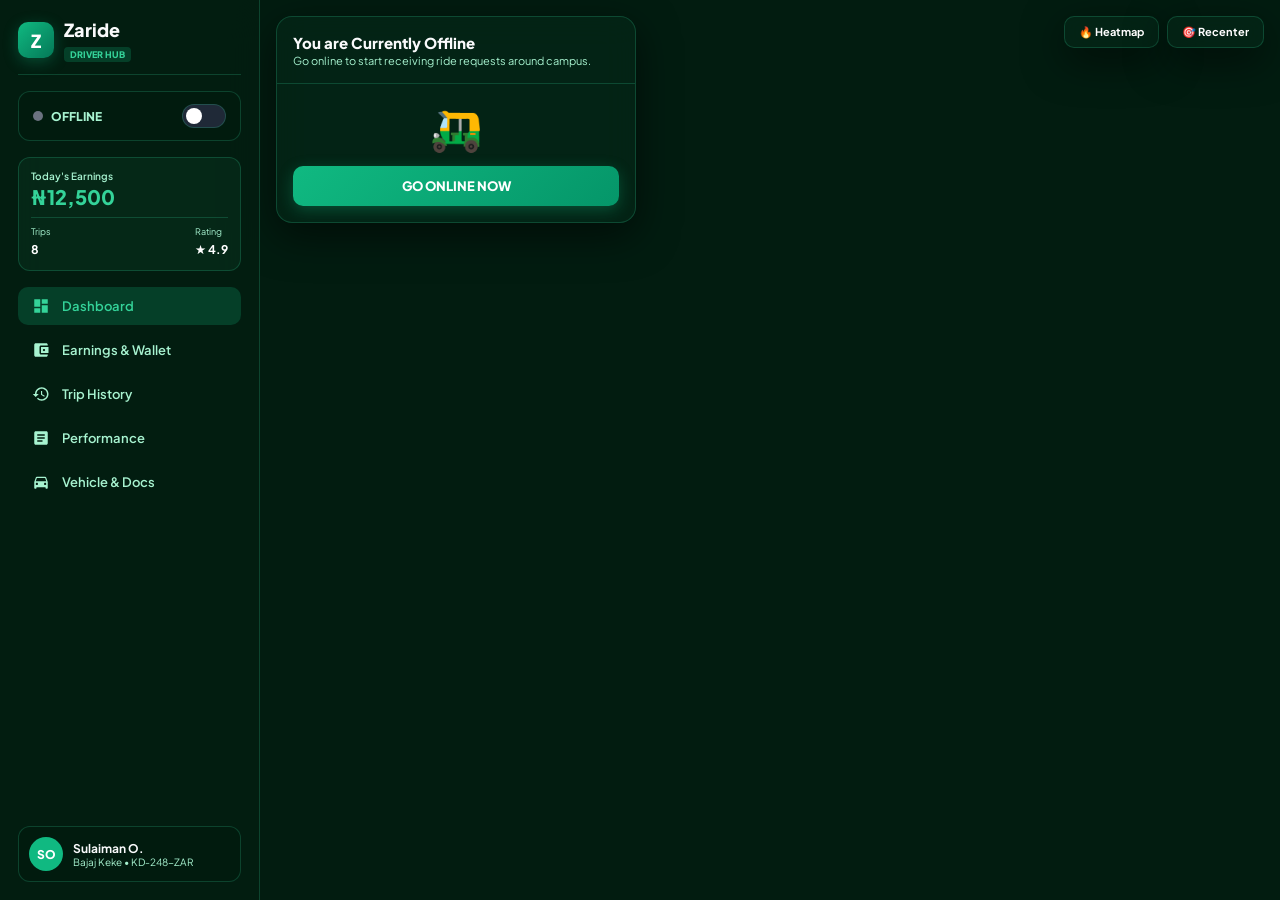
==== driversdashboard.html @ 10140d33 "Add files via upload" ====
<!DOCTYPE html>
<html lang="en">
<head>
  <meta charset="UTF-8" />
  <meta name="viewport" content="width=device-width, initial-scale=1.0, maximum-scale=1.0, user-scalable=no" />
  <title>Zaride Driver - Dashboard</title>
  <link rel="preconnect" href="https://fonts.googleapis.com">
  <link rel="preconnect" href="https://fonts.gstatic.com" crossorigin>
  <link href="https://fonts.googleapis.com/css2?family=Plus+Jakarta+Sans:wght@400;500;600;700;800&display=swap" rel="stylesheet">
  <link rel="stylesheet" href="dashboard-style.css" />
</head>
<body>

  <!-- DESKTOP SIDEBAR -->
  <aside class="sidebar">
    <div class="brand">
      <div class="brand-logo">Z</div>
      <div>
        <div class="brand-title">Zaride</div>
        <span class="brand-badge">DRIVER HUB</span>
      </div>
    </div>

    <!-- ONLINE / OFFLINE TOGGLE WIDGET -->
    <div class="status-toggle-card">
      <div class="toggle-info">
        <span class="status-indicator" id="sidebar-status-dot"></span>
        <span class="status-text" id="sidebar-status-text">OFFLINE</span>
      </div>
      <label class="switch">
        <input type="checkbox" id="driver-status-toggle" onchange="toggleOnlineStatus(this.checked)">
        <span class="slider round"></span>
      </label>
    </div>

    <!-- DAILY METRICS CARD -->
    <div class="quick-stats-card">
      <div class="qs-item">
        <span class="qs-label">Today's Earnings</span>
        <span class="qs-value highlight" id="today-earnings">₦12,500</span>
      </div>
      <div class="qs-divider"></div>
      <div class="qs-row">
        <div>
          <span class="qs-sublabel">Trips</span>
          <span class="qs-subval" id="today-trips">8</span>
        </div>
        <div>
          <span class="qs-sublabel">Rating</span>
          <span class="qs-subval" id="driver-rating">★ 4.9</span>
        </div>
      </div>
    </div>

    <!-- NAVIGATION MENU -->
    <nav class="nav-menu">
      <button class="nav-item active" id="nav-dashboard" onclick="switchTab('dashboard')">
        <svg viewBox="0 0 24 24"><path d="M3 13h8V3H3v10zm0 8h8v-6H3v6zm10 0h8V11h-8v10zm0-18v6h8V3h-8z"/></svg>
        <span>Dashboard</span>
      </button>
      <button class="nav-item" id="nav-earnings" onclick="switchTab('earnings')">
        <svg viewBox="0 0 24 24"><path d="M21 18v1c0 1.1-.9 2-2 2H5c-1.11 0-2-.9-2-2V5c0-1.1.89-2 2-2h14c1.1 0 2 .9 2 2v1h-9c-1.11 0-2 .9-2 2v8c0 1.1.89 2 2 2h9zm-9-2h10V8H12v8zm4-2.5c-.83 0-1.5-.67-1.5-1.5s.67-1.5 1.5-1.5 1.5.67 1.5 1.5-.67 1.5-1.5 1.5z"/></svg>
        <span>Earnings & Wallet</span>
      </button>
      <button class="nav-item" id="nav-history" onclick="switchTab('history')">
        <svg viewBox="0 0 24 24"><path d="M13 3c-4.97 0-9 4.03-9 9H1l3.89 3.89.07.14L9 12H6c0-3.87 3.13-7 7-7s7 3.13 7 7-3.13 7-7 7c-1.93 0-3.68-.79-4.94-2.06l-1.42 1.42C8.27 19.99 10.51 21 13 21c4.97 0 9-4.03 9-9s-4.03-9-9-9zm-1 5v5l4.28 2.54.72-1.21-3.5-2.08V8H12z"/></svg>

        <span>Trip History</span>
      </button>
      <button class="nav-item" id="nav-performance" onclick="switchTab('performance')">
        <svg viewBox="0 0 24 24"><path d="M19 3H5c-1.1 0-2 .9-2 2v14c0 1.1.9 2 2 2h14c1.1 0 2-.9 2-2V5c0-1.1-.9-2-2-2zm-5 14H7v-2h7v2zm3-4H7v-2h10v2zm0-4H7V7h10v2z"/></svg>

        <span>Performance</span>
      </button>
      <button class="nav-item" id="nav-vehicle" onclick="switchTab('vehicle')">
        <svg viewBox="0 0 24 24"><path d="M18.92 6.01C18.72 5.42 18.16 5 17.5 5h-11c-.66 0-1.21.42-1.42 1.01L3 12v8c0 .55.45 1 1 1h1c.55 0 1-.45 1-1v-1h12v1c0 .55.45 1 1 1h1c.55 0 1-.45 1-1v-8l-2.08-5.99zM6.5 16c-.83 0-1.5-.67-1.5-1.5S5.67 13 6.5 13s1.5.67 1.5 1.5S7.33 16 6.5 16zm11 0c-.83 0-1.5-.67-1.5-1.5s.67-1.5 1.5-1.5 1.5.67 1.5 1.5-.67 1.5-1.5 1.5zM5 11l1.5-4.5h11L19 11H5z"/></svg>

        <span>Vehicle & Docs</span>
      </button>
    </nav>

    <!-- DRIVER PROFILE FOOTER -->
    <div class="user-widget">
      <div class="user-avatar">SO</div>
      <div class="user-info">
        <div class="user-name">Sulaiman O.</div>
        <div class="user-role">Bajaj Keke • KD-248-ZAR</div>
      </div>
    </div>
  </aside>

  <!-- MAIN CANVAS & DRIVER INTERFACE MAP -->
  <main class="main-wrapper">
    <div class="map-container">
      <canvas id="map-canvas"></canvas>
    </div>

    <!-- MAP OVERLAY BUTTONS -->
    <div class="map-controls">
      <button class="map-btn glass-btn" onclick="toggleSurgeHeatmap()">🔥 Heatmap</button>
      <button class="map-btn glass-btn" onclick="recenterMap()">🎯 Recenter</button>
    </div>

    <!-- DRIVER FLOATING PANELS -->
    <div class="panel-container">

      <!-- 1. OFFLINE / STANDBY PANEL -->
      <div class="card-panel glass-panel active" id="panel-offline">
        <div class="panel-header">
          <h3>You are Currently Offline</h3>
          <p>Go online to start receiving ride requests around campus.</p>
        </div>
        <div class="panel-body text-center">
          <div class="offline-hero-icon">🛺</div>
          <button class="btn-primary" onclick="triggerOnlineFromPanel()">GO ONLINE NOW</button>
        </div>
      </div>

      <!-- 2. ONLINE / SEARCHING FOR RIDES PANEL -->
      <div class="card-panel glass-panel" id="panel-online-idle">
        <div class="panel-header">
          <div class="badge-status-online">● ONLINE & READY</div>
          <h3>Looking for Requests...</h3>
          <p>High demand detected around Main Campus Gate.</p>
        </div>
        <div class="panel-body text-center">
          <div class="pulse-radar">
            <div class="p-wave"></div>
            <div class="p-wave"></div>
            <div class="p-wave"></div>
            <span class="p-icon">📍</span>
          </div>
          <p class="sub-text">Stay near busy hubs for faster matching.</p>
        </div>
      </div>

      <!-- 3. ACTIVE TRIP STAGE 1: NAVIGATING TO PICKUP -->
      <div class="card-panel glass-panel" id="panel-enroute-pickup">
        <div class="panel-header">
          <span class="status-pill green">STAGE 1: EN-ROUTE TO PICKUP</span>
          <h3 id="rider-name-pickup">Passenger: Zainab A.</h3>
          <p id="pickup-eta-text">3 mins away • 600m</p>
        </div>
        <div class="panel-body">
          <div class="location-box">
            <div class="loc-row">
              <span class="dot green"></span>
              <div>
                <span class="loc-title">Pickup Location</span>
                <p class="loc-desc" id="p-pickup-address">Main Campus ABU (North Gate)</p>
              </div>
            </div>
          </div>
          <div class="action-grid">
            <button class="btn-secondary glass-btn" onclick="callRider()">📞 Call</button>
            <button class="btn-secondary glass-btn" onclick="chatRider()">💬 Chat</button>
          </div>
          <button class="btn-primary" onclick="arriveAtPickup()">I HAVE ARRIVED</button>
          <button class="btn-text-danger" onclick="openCancelModal()">Cancel Ride</button>
        </div>
      </div>

      <!-- 4. ACTIVE TRIP STAGE 2: WAITING & START TRIP -->
      <div class="card-panel glass-panel" id="panel-waiting-rider">
        <div class="panel-header">
          <span class="status-pill yellow">STAGE 2: WAITING FOR PASSENGER</span>
          <h3>Passenger Notified</h3>
          <p>Waiting Timer: <strong id="wait-timer" class="text-accent">01:45</strong></p>
        </div>
        <div class="panel-body">
          <div class="location-box">
            <div class="loc-row">
              <span class="dot red"></span>
              <div>
                <span class="loc-title">Destination</span>
                <p class="loc-desc" id="p-drop-address">Congo Campus (Ahmadu Bello Way)</p>
              </div>
            </div>
          </div>
          <div class="fare-tag">Est. Fare: <strong id="p-est-fare">₦400</strong> (Cash)</div>
          <button class="btn-primary success" onclick="startRideTransit()">SLIDE TO START TRIP</button>
        </div>
      </div>

      <!-- 5. ACTIVE TRIP STAGE 3: IN TRANSIT -->
      <div class="card-panel glass-panel" id="panel-in-transit">
        <div class="panel-header">
          <span class="status-pill green">STAGE 3: IN TRANSIT TO DESTINATION</span>
          <h3>On The Way...</h3>
          <p>Speed: <strong id="current-speed">24 km/h</strong> (Limit: 30 km/h)</p>
        </div>
        <div class="panel-body">
          <div class="progress-bar">
            <div class="progress-fill" id="trip-progress-fill"></div>
          </div>
          <div class="stats-row">
            <div class="stat-box">
              <span class="lbl">Dist Left</span>
              <span class="val" id="transit-dist">1.8 km</span>
            </div>
            <div class="stat-box">
              <span class="lbl">ETA</span>
              <span class="val" id="transit-eta">5 mins</span>
            </div>
            <div class="stat-box">
              <span class="lbl">Fare</span>
              <span class="val text-accent" id="transit-fare">₦400</span>
            </div>
          </div>
          <button class="btn-primary success" onclick="completeTripAndCollect()">COMPLETE TRIP</button>
          <button class="btn-danger-sos" onclick="triggerSOS()">🚨 SOS EMERGENCY</button>
        </div>
      </div>

    </div>
  </main>

  <!-- POPUP 1: INCOMING RIDE REQUEST OVERLAY -->
  <div class="modal-overlay glass-modal-overlay" id="modal-request">
    <div class="request-card glass-modal">
      <div class="timer-bar"><div class="timer-fill" id="request-timer-fill"></div></div>
      <div class="req-header">
        <span class="badge-req">NEW RIDE REQUEST</span>
        <h2 class="req-fare" id="req-fare-val">₦400</h2>
        <span class="req-pay-type" id="req-pay-method">Cash Payment</span>
      </div>

      <div class="req-rider-info">
        <div class="r-avatar">ZA</div>
        <div>
          <div class="r-name" id="req-rider-name">Zainab A.</div>
          <div class="r-rating">★ 4.9 (24 Trips)</div>
        </div>
      </div>

      <div class="req-route-box">
        <div class="r-point"><span class="dot green"></span> <span id="req-pickup">Main Campus ABU Gate</span></div>
        <div class="r-line"></div>
        <div class="r-point"><span class="dot red"></span> <span id="req-drop">Congo Campus</span></div>
      </div>

      <div class="req-meta-row">
        <span>Est. Dist: <strong>2.4 km</strong></span>
        <span>Pickup: <strong>3 mins away</strong></span>
      </div>

      <div class="req-actions">
        <button class="btn-decline glass-btn" onclick="declineRequest()">Decline</button>
        <button class="btn-accept" onclick="acceptRequest()">ACCEPT RIDE</button>
      </div>
    </div>
  </div>

  <!-- POPUP 2: FARE SUMMARY & RATING PASSENGER -->
  <div class="modal-overlay glass-modal-overlay" id="modal-fare-summary">
    <div class="modal-box glass-modal text-center">
      <div class="party-emoji">🏁</div>
      <h3>Trip Completed!</h3>
      <p>Collect payment from passenger</p>

      <div class="collect-fare-card">
        <span class="collect-lbl">COLLECT CASH</span>
        <h1 class="collect-val" id="collect-amount">₦400</h1>
        <span class="collect-sub" id="collect-method-sub">Cash Trip • Base + Distance</span>
      </div>

      <div class="rate-section">
        <p>Rate Passenger:</p>
        <div class="star-row">
          <span class="star active" onclick="setPassengerRating(1)">★</span>
          <span class="star active" onclick="setPassengerRating(2)">★</span>
          <span class="star active" onclick="setPassengerRating(3)">★</span>
          <span class="star active" onclick="setPassengerRating(4)">★</span>
          <span class="star active" onclick="setPassengerRating(5)">★</span>
        </div>
      </div>

      <button class="btn-primary" onclick="finishFareCollection()">CONFIRM & COMPLETE</button>
    </div>
  </div>

  <!-- POPUP 3: CANCEL TRIP REASON MODAL -->
  <div class="modal-overlay glass-modal-overlay" id="modal-cancel">
    <div class="modal-box glass-modal">
      <h3>Cancel Trip</h3>
      <p>Select a reason for canceling:</p>
      <div class="radio-list">
        <label class="radio-item"><input type="radio" name="cancel" checked /> Rider didn't show up</label>
        <label class="radio-item"><input type="radio" name="cancel" /> Unreachable / Phone off</label>
        <label class="radio-item"><input type="radio" name="cancel" /> Vehicle mechanical issue</label>
      </div>
      <div class="modal-btns">
        <button class="btn-secondary glass-btn" onclick="closeCancelModal()">Go Back</button>
        <button class="btn-danger" onclick="confirmCancelRide()">Cancel Ride</button>
      </div>
    </div>
  </div>

  <!-- SLIDE-OVER MODALS (EARNINGS, HISTORY, PERFORMANCE, VEHICLE) -->

  <!-- EARNINGS & WALLET MODAL -->
  <div class="slide-modal glass-slide" id="modal-earnings">
    <div class="slide-header">
      <h3>Earnings & Wallet</h3>
      <button class="close-btn" onclick="closeModals()">✕</button>
    </div>
    <div class="wallet-balance-card">
      <span class="wb-label">Available Balance</span>
      <h2 class="wb-val">₦28,450.00</h2>
      <button class="btn-primary success" onclick="alert('Payout requested! Funds transferred to your linked bank account.')">Payout to Bank Account</button>
    </div>

    <h4 class="section-title">Weekly Performance</h4>
    <div class="earnings-chart-placeholder">
      <div class="bar-col"><div class="bar-fill" style="height: 60%"></div><span>Mon</span></div>
      <div class="bar-col"><div class="bar-fill" style="height: 80%"></div><span>Tue</span></div>
      <div class="bar-col"><div class="bar-fill" style="height: 45%"></div><span>Wed</span></div>
      <div class="bar-col"><div class="bar-fill" style="height: 95%"></div><span>Thu</span></div>
      <div class="bar-col"><div class="bar-fill" style="height: 70%"></div><span>Fri</span></div>
      <div class="bar-col"><div class="bar-fill" style="height: 30%"></div><span>Sat</span></div>
      <div class="bar-col"><div class="bar-fill" style="height: 10%"></div><span>Sun</span></div>
    </div>
  </div>

  <!-- TRIP HISTORY MODAL -->
  <div class="slide-modal glass-slide" id="modal-history">
    <div class="slide-header">
      <h3>Trip History</h3>
      <button class="close-btn" onclick="closeModals()">✕</button>
    </div>
    <div class="history-list">
      <div class="h-item glass-card">
        <div>
          <h5>Main Campus ➔ Congo Campus</h5>
          <p>Today, 09:42 AM • Zainab A.</p>
        </div>
        <span class="h-price">+₦400</span>
      </div>
      <div class="h-item glass-card">
        <div>
          <h5>North Gate ➔ Kwangila</h5>
          <p>Today, 08:15 AM • Ibrahim M.</p>
        </div>
        <span class="h-price">+₦700</span>
      </div>
      <div class="h-item glass-card">
        <div>
          <h5>Sulaiman Hostel ➔ Assembly Hall</h5>
          <p>Yesterday, 04:20 PM • Maryam K.</p>
        </div>
        <span class="h-price">+₦200</span>
      </div>
    </div>
  </div>

  <!-- PERFORMANCE MODAL -->
  <div class="slide-modal glass-slide" id="modal-performance">
    <div class="slide-header">
      <h3>Performance Metrics</h3>
      <button class="close-btn" onclick="closeModals()">✕</button>
    </div>
    <div class="perf-grid">
      <div class="perf-card glass-card">
        <span class="p-title">Acceptance Rate</span>
        <span class="p-val text-accent">96%</span>
      </div>
      <div class="perf-card glass-card">
        <span class="p-title">Cancellation Rate</span>
        <span class="p-val text-green">2%</span>
      </div>
      <div class="perf-card glass-card">
        <span class="p-title">Total Trips</span>
        <span class="p-val">342</span>
      </div>
      <div class="perf-card glass-card">
        <span class="p-title">Overall Rating</span>
        <span class="p-val text-yellow">★ 4.9</span>
      </div>
    </div>
  </div>

  <!-- VEHICLE & DOCS MODAL -->
  <div class="slide-modal glass-slide" id="modal-vehicle">
    <div class="slide-header">
      <h3>Vehicle & Documents</h3>
      <button class="close-btn" onclick="closeModals()">✕</button>
    </div>
    <div class="v-details-box glass-card">
      <h4>Registered Vehicle</h4>
      <p>Bajaj RE Auto-Rickshaw (Keke)</p>
      <span class="plate-tag">KD-248-ZAR</span>
    </div>
    <h4 class="section-title">Compliance Documents</h4>
    <div class="doc-row glass-card">
      <span>Drivers License</span>
      <span class="status-tag verified">VERIFIED ✓</span>
    </div>
    <div class="doc-row glass-card">
      <span>Vehicle Inspection</span>
      <span class="status-tag verified">VERIFIED ✓</span>
    </div>
    <div class="doc-row glass-card">
      <span>Campus Permit</span>
      <span class="status-tag verified">ACTIVE ✓</span>
    </div>
  </div>

  <!-- MOBILE BOTTOM NAVIGATION -->
  <nav class="mobile-bottom-nav">
    <button class="m-nav-item active" id="m-nav-dashboard" onclick="switchTab('dashboard')">
      <svg viewBox="0 0 24 24"><path d="M3 13h8V3H3v10zm0 8h8v-6H3v6zm10 0h8V11h-8v10zm0-18v6h8V3h-8z"/></svg>
      <span>Drive</span>
    </button>
    <button class="m-nav-item" id="m-nav-earnings" onclick="switchTab('earnings')">
      <svg viewBox="0 0 24 24"><path d="M21 18v1c0 1.1-.9 2-2 2H5c-1.11 0-2-.9-2-2V5c0-1.1.89-2 2-2h14c1.1 0 2 .9 2 2v1h-9c-1.11 0-2 .9-2 2v8c0 1.1.89 2 2 2h9zm-9-2h10V8H12v8zm4-2.5c-.83 0-1.5-.67-1.5-1.5s.67-1.5 1.5-1.5 1.5.67 1.5 1.5-.67 1.5-1.5 1.5z"/></svg>
      <span>Wallet</span>
    </button>
    <button class="m-nav-item" id="m-nav-history" onclick="switchTab('history')">
      <svg viewBox="0 0 24 24"><path d="M13 3c-4.97 0-9 4.03-9 9H1l3.89 3.89.07.14L9 12H6c0-3.87 3.13-7 7-7s7 3.13 7 7-3.13 7-7 7c-1.93 0-3.68-.79-4.94-2.06l-1.42 1.42C8.27 19.99 10.51 21 13 21c4.97 0 9-4.03 9-9s-4.03-9-9-9zm-1 5v5l4.28 2.54.72-1.21-3.5-2.08V8H12z"/></svg>
      <span>Trips</span>
    </button>
    <button class="m-nav-item" id="m-nav-vehicle" onclick="switchTab('vehicle')">
      <svg viewBox="0 0 24 24"><path d="M18.92 6.01C18.72 5.42 18.16 5 17.5 5h-11c-.66 0-1.21.42-1.42 1.01L3 12v8c0 .55.45 1 1 1h1c.55 0 1-.45 1-1v-1h12v1c0 .55.45 1 1 1h1c.55 0 1-.45 1-1v-8l-2.08-5.99zM6.5 16c-.83 0-1.5-.67-1.5-1.5S5.67 13 6.5 13s1.5.67 1.5 1.5S7.33 16 6.5 16zm11 0c-.83 0-1.5-.67-1.5-1.5s.67-1.5 1.5-1.5 1.5.67 1.5 1.5-.67 1.5-1.5 1.5zM5 11l1.5-4.5h11L19 11H5z"/></svg>
      <span>Vehicle</span>
    </button>
  </nav>

  <script src="dashboard-script.js"></script>
</body>
</html>
---- dashboard-style.css ----
:root {
  --primary: #10B981;
  --primary-dark: #059669;
  --primary-light: rgba(16, 185, 129, 0.22);
  --bg-dark: #021c10;
  --text-main: #F9FAFB;
  --text-muted: #A7F3D0;
  --accent-yellow: #F59E0B;
  --danger: #EF4444;
  --radius: 16px;
  --transition: all 0.25s cubic-bezier(0.4, 0, 0.2, 1);
  
  /* Glassmorphism Variables */
  --glass-bg: rgba(6, 42, 26, 0.55);
  --glass-border: rgba(52, 211, 153, 0.22);
  --glass-blur: blur(16px);
  --glass-shadow: 0 12px 40px 0 rgba(0, 0, 0, 0.55);
}

* {
  box-sizing: border-box;
  margin: 0;
  padding: 0;
  font-family: 'Plus Jakarta Sans', -apple-system, sans-serif;
  -webkit-tap-highlight-color: transparent;
}

body {
  background-color: var(--bg-dark);
  color: var(--text-main);
  display: flex;
  height: 100vh;
  width: 100vw;
  overflow: hidden;
}

/* GLASSMORPHISM REUSABLE CLASSES */
.glass-panel, .glass-card, .glass-btn, .glass-modal, .glass-slide {
  background: var(--glass-bg);
  backdrop-filter: var(--glass-blur);
  -webkit-backdrop-filter: var(--glass-blur);
  border: 1px solid var(--glass-border);
  box-shadow: var(--glass-shadow);
}

/* DESKTOP SIDEBAR */
.sidebar {
  width: 260px;
  background: rgba(4, 30, 18, 0.7);
  backdrop-filter: blur(20px);
  border-right: 1px solid var(--glass-border);
  display: flex;
  flex-direction: column;
  padding: 18px;
  z-index: 100;
  gap: 16px;
}

.brand {
  display: flex;
  align-items: center;
  gap: 10px;
  padding-bottom: 12px;
  border-bottom: 1px solid var(--glass-border);
}

.brand-logo {
  width: 36px;
  height: 36px;
  background: linear-gradient(135deg, #10B981, #047857);
  border-radius: 10px;
  display: flex;
  align-items: center;
  justify-content: center;
  font-weight: 800;
  font-size: 18px;
  color: #fff;
  box-shadow: 0 4px 15px rgba(16, 185, 129, 0.3);
}

.brand-title { font-size: 18px; font-weight: 800; }
.brand-badge {
  font-size: 9px;
  background: var(--primary-light);
  color: #34D399;
  font-weight: 800;
  padding: 2px 6px;
  border-radius: 4px;
}

/* TOGGLE CARD */
.status-toggle-card {
  background: rgba(2, 28, 16, 0.6);
  border: 1px solid var(--glass-border);
  padding: 12px 14px;
  border-radius: 12px;
  display: flex;
  align-items: center;
  justify-content: space-between;
}

.toggle-info { display: flex; align-items: center; gap: 8px; }

.status-indicator {
  width: 10px;
  height: 10px;
  border-radius: 50%;
  background: #6B7280;
  transition: var(--transition);
}

.status-indicator.online {
  background: var(--primary);
  box-shadow: 0 0 10px var(--primary);
}

.status-text { font-size: 12px; font-weight: 800; color: var(--text-muted); }

/* SWITCH STYLING */
.switch { position: relative; display: inline-block; width: 44px; height: 24px; }
.switch input { opacity: 0; width: 0; height: 0; }
.slider {
  position: absolute; cursor: pointer; inset: 0;
  background-color: #1F2937; transition: .3s;
  border-radius: 24px; border: 1px solid var(--glass-border);
}
.slider:before {
  position: absolute; content: ""; height: 16px; width: 16px; left: 3px; bottom: 3px;
  background-color: white; transition: .3s; border-radius: 50%;
}
input:checked + .slider { background-color: var(--primary); }
input:checked + .slider:before { transform: translateX(20px); }

/* QUICK STATS */
.quick-stats-card {
  background: rgba(10, 58, 36, 0.4);
  border: 1px solid var(--glass-border);
  padding: 12px;
  border-radius: 12px;
}

.qs-label { font-size: 10px; color: var(--text-muted); display: block; font-weight: 600; }
.qs-value { font-size: 20px; font-weight: 800; color: #fff; margin-top: 2px; display: block; }
.qs-value.highlight { color: #34D399; }
.qs-divider { height: 1px; background: var(--glass-border); margin: 8px 0; }
.qs-row { display: flex; justify-content: space-between; }
.qs-sublabel { font-size: 9px; color: var(--text-muted); display: block; }
.qs-subval { font-size: 12px; font-weight: 700; color: #fff; }

/* NAV MENU */
.nav-menu { display: flex; flex-direction: column; gap: 6px; flex: 1; }
.nav-item {
  display: flex; align-items: center; gap: 12px; padding: 10px 14px;
  color: var(--text-muted); border-radius: 10px; font-weight: 600; font-size: 13px;
  border: none; background: transparent; cursor: pointer; transition: var(--transition);
}
.nav-item:hover, .nav-item.active { background: var(--primary-light); color: #34D399; }
.nav-item svg { width: 18px; height: 18px; fill: currentColor; }

.user-widget {
  background: rgba(2, 28, 16, 0.6);
  border: 1px solid var(--glass-border);
  padding: 10px; border-radius: 12px; display: flex; align-items: center; gap: 10px;
}
.user-avatar { width: 34px; height: 34px; border-radius: 50%; background: var(--primary); display: flex; align-items: center; justify-content: center; font-weight: 800; font-size: 12px; color: #fff; }
.user-name { font-size: 12px; font-weight: 700; }
.user-role { font-size: 10px; color: var(--text-muted); }

/* MAIN MAP WRAPPER */
.main-wrapper { flex: 1; position: relative; display: flex; }
.map-container { position: absolute; inset: 0; z-index: 1; }
#map-canvas { width: 100%; height: 100%; display: block; }

.map-controls { position: absolute; top: 16px; right: 16px; z-index: 5; display: flex; gap: 8px; }
.map-btn { padding: 8px 14px; border-radius: 10px; color: #fff; font-size: 11px; font-weight: 700; cursor: pointer; }

/* FLOATING PANELS */
.panel-container { position: absolute; top: 16px; left: 16px; width: 360px; max-height: calc(100vh - 32px); z-index: 10; }
.card-panel { display: none; border-radius: var(--radius); overflow-y: auto; }
.card-panel.active { display: block; }

.panel-header { padding: 16px; border-bottom: 1px solid var(--glass-border); }
.panel-header h3 { font-size: 15px; font-weight: 800; }
.panel-header p { font-size: 11px; color: var(--text-muted); margin-top: 2px; }

.panel-body { padding: 16px; }
.text-center { text-align: center; }

/* OFFLINE & RADAR HERO */
.offline-hero-icon { font-size: 42px; margin-bottom: 12px; }
.badge-status-online { font-size: 10px; font-weight: 800; color: #34D399; margin-bottom: 4px; display: block; }

.pulse-radar { position: relative; width: 70px; height: 70px; margin: 16px auto; display: flex; align-items: center; justify-content: center; }
.p-icon { font-size: 24px; z-index: 2; }
.p-wave { position: absolute; inset: 0; border: 1.5px solid var(--primary); border-radius: 50%; animation: radarPulse 2s infinite ease-out; opacity: 0; }
.p-wave:nth-child(2) { animation-delay: 0.6s; }
.p-wave:nth-child(3) { animation-delay: 1.2s; }
@keyframes radarPulse { 0% { transform: scale(0.3); opacity: 1; } 100% { transform: scale(1.5); opacity: 0; } }

.sub-text { font-size: 11px; color: var(--text-muted); }

/* LOCATION BOX & BUTTONS */
.location-box { background: rgba(2, 28, 16, 0.6); border: 1px solid var(--glass-border); padding: 10px; border-radius: 10px; margin-bottom: 12px; }
.loc-row { display: flex; align-items: center; gap: 10px; position: relative; }
.dot { width: 8px; height: 8px; border-radius: 50%; }
.dot.green { background: var(--primary); }
.dot.red { background: var(--danger); border-radius: 2px; }
.loc-title { font-size: 10px; color: var(--text-muted); font-weight: 700; text-transform: uppercase; }
.loc-desc { font-size: 12px; font-weight: 700; }

.action-grid { display: grid; grid-template-columns: 1fr 1fr; gap: 8px; margin-bottom: 10px; }

.btn-primary {
  width: 100%; padding: 12px; background: linear-gradient(135deg, #10B981, #059669);
  color: #fff; font-size: 13px; font-weight: 800; border: none; border-radius: 10px;
  cursor: pointer; box-shadow: 0 4px 15px rgba(16, 185, 129, 0.3); transition: var(--transition);
}
.btn-primary.success { background: linear-gradient(135deg, #059669, #047857); }
.btn-secondary { width: 100%; padding: 10px; color: #fff; font-size: 11px; font-weight: 700; border-radius: 8px; cursor: pointer; }
.btn-danger { width: 100%; padding: 10px; background: var(--danger); color: #fff; font-size: 11px; font-weight: 700; border: none; border-radius: 8px; cursor: pointer; }
.btn-danger-sos { width: 100%; padding: 10px; background: rgba(239, 68, 68, 0.2); border: 1px solid var(--danger); color: #F87171; font-size: 11px; font-weight: 800; border-radius: 8px; cursor: pointer; margin-top: 8px; }
.btn-text-danger { background: transparent; border: none; color: #F87171; font-size: 11px; font-weight: 700; cursor: pointer; width: 100%; margin-top: 8px; }

.status-pill { display: inline-block; padding: 3px 8px; border-radius: 8px; font-size: 9px; font-weight: 800; margin-bottom: 4px; }
.status-pill.green { background: var(--primary-light); color: #34D399; }
.status-pill.yellow { background: rgba(245, 158, 11, 0.2); color: #FBBF24; }

.fare-tag { font-size: 12px; color: var(--text-muted); margin-bottom: 12px; text-align: center; }
.text-accent { color: #34D399; }
.text-yellow { color: #FBBF24; }
.text-green { color: #10B981; }

.progress-bar { height: 6px; background: rgba(2, 28, 16, 0.8); border-radius: 3px; overflow: hidden; margin-bottom: 12px; }
.progress-fill { width: 10%; height: 100%; background: var(--primary); transition: width 0.5s linear; }

.stats-row { display: grid; grid-template-columns: 1fr 1fr 1fr; gap: 8px; margin-bottom: 12px; }
.stat-box { background: rgba(2, 28, 16, 0.6); border: 1px solid var(--glass-border); padding: 8px; border-radius: 8px; text-align: center; }
.stat-box .lbl { font-size: 9px; color: var(--text-muted); display: block; }
.stat-box .val { font-size: 12px; font-weight: 800; }

/* MODALS & INCOMING REQUEST */
.modal-overlay { display: none; position: fixed; inset: 0; background: rgba(0, 0, 0, 0.8); backdrop-filter: blur(10px); z-index: 200; align-items: center; justify-content: center; }
.modal-overlay.active { display: flex; }

.request-card { width: 90%; max-width: 360px; border-radius: 20px; padding: 20px; text-align: center; position: relative; overflow: hidden; }
.timer-bar { position: absolute; top: 0; left: 0; right: 0; height: 5px; background: rgba(255,255,255,0.1); }
.timer-fill { width: 100%; height: 100%; background: var(--accent-yellow); transition: width 0.1s linear; }

.badge-req { font-size: 10px; font-weight: 800; color: var(--accent-yellow); background: rgba(245, 158, 11, 0.15); padding: 4px 10px; border-radius: 12px; }
.req-fare { font-size: 32px; font-weight: 800; color: #34D399; margin: 6px 0 2px 0; }
.req-pay-type { font-size: 11px; color: var(--text-muted); display: block; margin-bottom: 14px; }

.req-rider-info { display: flex; align-items: center; gap: 12px; background: rgba(2, 28, 16, 0.6); padding: 10px; border-radius: 12px; text-align: left; margin-bottom: 12px; border: 1px solid var(--glass-border); }
.r-avatar { width: 38px; height: 38px; border-radius: 50%; background: var(--primary); display: flex; align-items: center; justify-content: center; font-weight: 800; font-size: 14px; color: #fff; }
.r-name { font-size: 13px; font-weight: 700; }
.r-rating { font-size: 10px; color: var(--accent-yellow); font-weight: 600; }

.req-route-box { background: rgba(2, 28, 16, 0.6); border: 1px solid var(--glass-border); padding: 10px; border-radius: 12px; text-align: left; margin-bottom: 12px; }
.r-point { display: flex; align-items: center; gap: 8px; font-size: 11px; font-weight: 700; }
.r-line { height: 12px; border-left: 1px dashed var(--glass-border); margin-left: 3px; }

.req-meta-row { display: flex; justify-content: space-between; font-size: 10px; color: var(--text-muted); margin-bottom: 16px; }

.req-actions { display: grid; grid-template-columns: 1fr 2fr; gap: 10px; }
.btn-decline { padding: 12px; color: #F87171; font-weight: 700; font-size: 12px; border-radius: 10px; cursor: pointer; }
.btn-accept { padding: 12px; background: linear-gradient(135deg, #10B981, #059669); color: #fff; font-weight: 800; font-size: 13px; border-radius: 10px; border: none; cursor: pointer; box-shadow: 0 4px 15px rgba(16, 185, 129, 0.4); }

/* FARE SUMMARY MODAL */
.collect-fare-card { background: rgba(2, 28, 16, 0.8); border: 1px solid var(--glass-border); border-radius: 12px; padding: 16px; margin: 14px 0; }
.collect-lbl { font-size: 10px; font-weight: 800; color: var(--text-muted); letter-spacing: 1px; }
.collect-val { font-size: 36px; font-weight: 800; color: #34D399; margin: 4px 0; }
.collect-sub { font-size: 10px; color: var(--text-muted); }

.modal-box { padding: 20px; border-radius: var(--radius); width: 90%; max-width: 340px; }
.party-emoji { font-size: 36px; }
.star-row { font-size: 26px; color: rgba(255,255,255,0.2); margin: 8px 0 16px 0; cursor: pointer; }
.star.active { color: var(--accent-yellow); }

.radio-list { display: flex; flex-direction: column; gap: 8px; margin: 12px 0; text-align: left; }
.radio-item { font-size: 11px; background: rgba(2, 28, 16, 0.6); padding: 10px; border-radius: 8px; cursor: pointer; border: 1px solid var(--glass-border); display: flex; align-items: center; gap: 8px; }

.modal-btns { display: grid; grid-template-columns: 1fr 1fr; gap: 8px; margin-top: 12px; }

/* SLIDE MODALS */
.slide-modal { display: none; position: absolute; inset: 16px; border-radius: var(--radius); z-index: 50; padding: 20px; overflow-y: auto; }
.slide-modal.active { display: block; }
.slide-header { display: flex; justify-content: space-between; align-items: center; padding-bottom: 12px; border-bottom: 1px solid var(--glass-border); margin-bottom: 16px; }
.close-btn { background: rgba(2, 28, 16, 0.8); border: 1px solid var(--glass-border); color: #fff; width: 28px; height: 28px; border-radius: 50%; cursor: pointer; font-size: 14px; }

.wallet-balance-card { background: linear-gradient(135deg, rgba(16, 185, 129, 0.2), rgba(6, 42, 26, 0.8)); border: 1px solid var(--glass-border); padding: 16px; border-radius: 14px; margin-bottom: 18px; text-align: center; }
.wb-label { font-size: 11px; color: var(--text-muted); }
.wb-val { font-size: 28px; font-weight: 800; color: #fff; margin: 4px 0 12px 0; }

.section-title { font-size: 12px; font-weight: 800; color: var(--text-muted); margin: 14px 0 8px 0; text-transform: uppercase; }

.earnings-chart-placeholder { height: 120px; display: flex; align-items: flex-end; justify-content: space-between; padding: 10px; background: rgba(2, 28, 16, 0.6); border-radius: 12px; border: 1px solid var(--glass-border); }
.bar-col { display: flex; flex-direction: column; align-items: center; gap: 6px; width: 12%; height: 100%; justify-content: flex-end; }
.bar-fill { width: 100%; background: var(--primary); border-radius: 4px 4px 0 0; }
.bar-col span { font-size: 9px; color: var(--text-muted); }

.h-item { padding: 12px; border-radius: 10px; margin-bottom: 8px; display: flex; justify-content: space-between; align-items: center; }
.h-item h5 { font-size: 12px; font-weight: 700; }
.h-item p { font-size: 10px; color: var(--text-muted); }
.h-price { font-size: 13px; font-weight: 800; color: #34D399; }

.perf-grid { display: grid; grid-template-columns: 1fr 1fr; gap: 10px; }
.perf-card { padding: 14px; border-radius: 12px; text-align: center; }
.p-title { font-size: 10px; color: var(--text-muted); display: block; }
.p-val { font-size: 20px; font-weight: 800; margin-top: 4px; display: block; }

.v-details-box { padding: 14px; border-radius: 12px; margin-bottom: 14px; }
.v-details-box h4 { font-size: 13px; font-weight: 800; }
.v-details-box p { font-size: 11px; color: var(--text-muted); margin: 2px 0 8px 0; }
.plate-tag { background: #021c10; padding: 4px 8px; border-radius: 4px; font-family: monospace; font-size: 11px; color: #34D399; font-weight: 700; border: 1px solid var(--glass-border); }

.doc-row { display: flex; justify-content: space-between; align-items: center; padding: 12px; border-radius: 10px; margin-bottom: 8px; font-size: 12px; font-weight: 700; }
.status-tag.verified { color: #34D399; font-size: 10px; font-weight: 800; }

/* MOBILE BOTTOM NAV */
.mobile-bottom-nav { display: none; position: absolute; bottom: 0; left: 0; right: 0; height: 60px; background: rgba(4, 30, 18, 0.85); backdrop-filter: blur(20px); border-top: 1px solid var(--glass-border); z-index: 100; align-items: center; justify-content: space-around; }
.m-nav-item { display: flex; flex-direction: column; align-items: center; gap: 3px; background: transparent; border: none; color: var(--text-muted); font-size: 10px; font-weight: 600; cursor: pointer; }
.m-nav-item.active { color: #34D399; }
.m-nav-item svg { width: 20px; height: 20px; fill: currentColor; }

/* RESPONSIVE MOBILE STYLES */
@media (max-width: 768px) {
  .sidebar { display: none; }
  .mobile-bottom-nav { display: flex; }

  .panel-container {
    top: auto; bottom: 60px; left: 0; right: 0; width: 100%; max-height: 75vh; padding: 12px;
  }

  .card-panel { border-radius: 20px 20px 0 0; }
  .slide-modal { inset: 0 0 60px 0; border-radius: 0; }
}
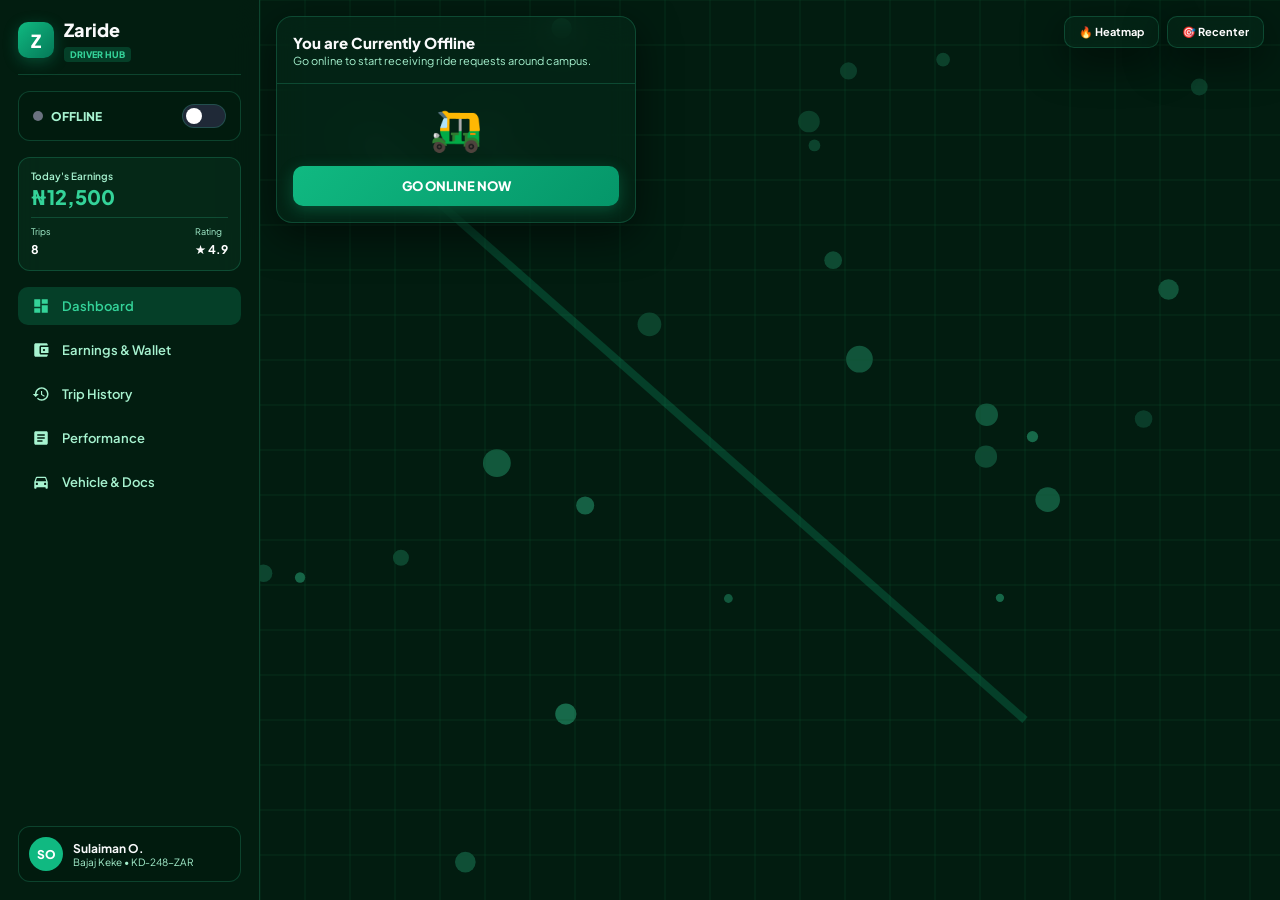
==== commit 6694feae: "Add files via upload" ====
--- a/driversdashboard.html
+++ b/driversdashboard.html
@@ -425,6 +425,6 @@
     </button>
   </nav>
 
-  <script src="dashboard-script.js"></script>
+  <script src="driversdashboard-script.js"></script>
 </body>
 </html>
